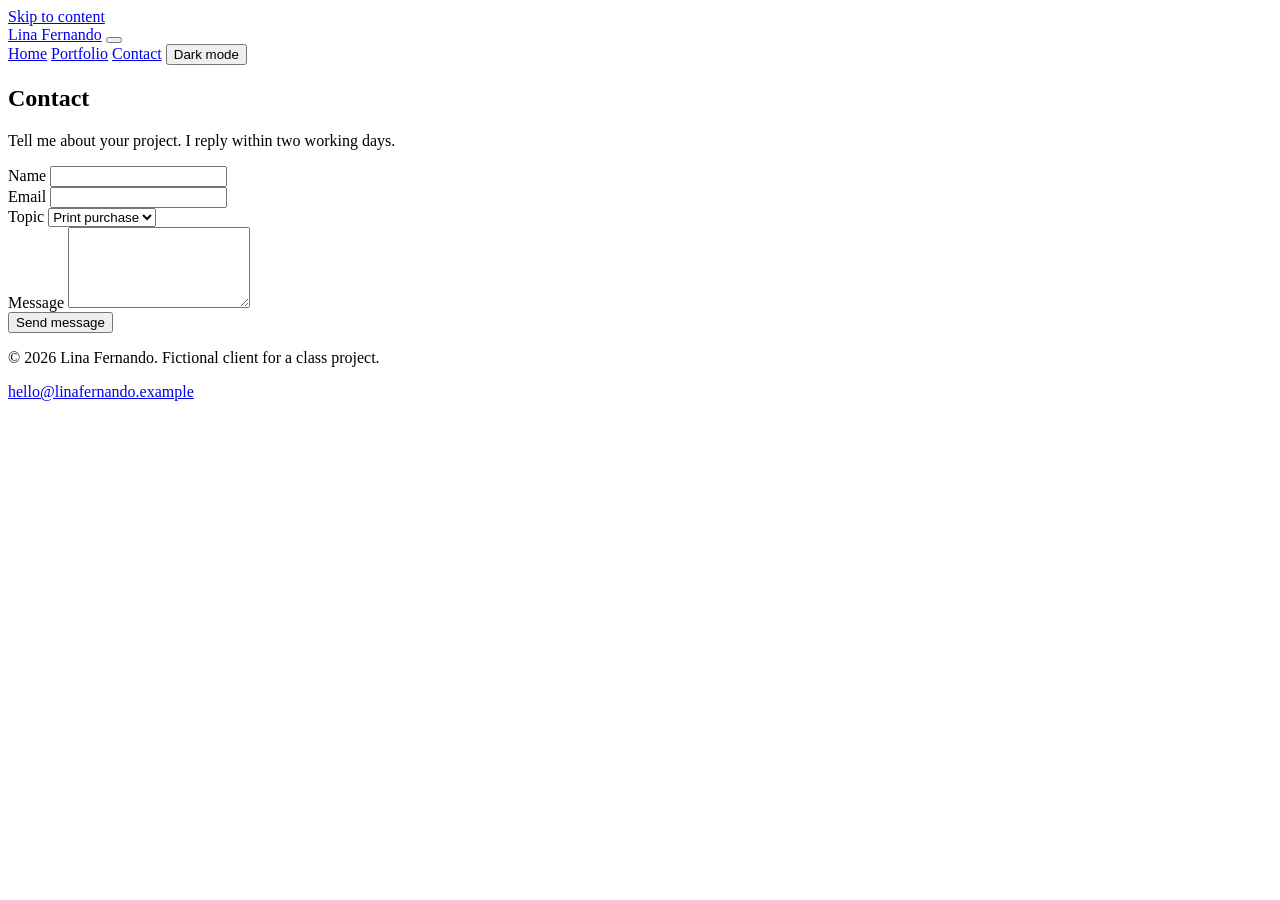
==== contact.html @ 79440ab6 "Add files via upload" ====
<!DOCTYPE html>
<html lang="en">
<head>
<meta charset="UTF-8">
<meta name="viewport" content="width=device-width, initial-scale=1">
<title>Contact | Lina Fernando Photography</title>
<meta name="description" content="Landscape and coastal photography by Lina Fernando, based in Sri Lanka.">
<link rel="preconnect" href="https://fonts.googleapis.com">
<link rel="stylesheet" href="https://fonts.googleapis.com/css2?family=Spectral:wght@400;600;800&family=Work+Sans:wght@400;500;600&display=swap">
<link rel="stylesheet" href="css/layout.css">
<link rel="stylesheet" href="css/style.css">
<script src="js/theme.js"></script>
</head>
<body>
<a class="skip" href="#main">Skip to content</a>
<header class="site-header">
  <a class="brand" href="index.html">Lina Fernando</a>
  <button class="menu-btn" id="menuBtn" aria-expanded="false" aria-controls="nav" aria-label="Toggle menu"><span></span><span></span><span></span></button>
  <nav id="nav" class="nav" aria-label="Main">
    <a href="index.html">Home</a>
    <a href="portfolio.html">Portfolio</a>
    <a href="contact.html" aria-current="page">Contact</a>
    <button id="themeBtn" class="theme-btn" aria-label="Toggle dark mode">Dark mode</button>
  </nav>
</header>
<main id="main">
  <section class="section narrow">
    <h1>Contact</h1>
    <p>Tell me about your project. I reply within two working days.</p>
    <form id="contactForm" novalidate>
      <div class="field"><label for="name">Name</label>
        <input id="name" name="name" type="text" autocomplete="name" required>
        <span class="error" id="nameError" role="alert"></span></div>
      <div class="field"><label for="email">Email</label>
        <input id="email" name="email" type="email" autocomplete="email" required>
        <span class="error" id="emailError" role="alert"></span></div>
      <div class="field"><label for="topic">Topic</label>
        <select id="topic" name="topic">
          <option>Print purchase</option><option>Commission</option><option>Workshop</option><option>Other</option>
        </select></div>
      <div class="field"><label for="message">Message</label>
        <textarea id="message" name="message" rows="5" required></textarea>
        <span class="error" id="messageError" role="alert"></span></div>
      <button class="btn" type="submit">Send message</button>
      <p id="formStatus" class="status" role="status"></p>
    </form>
  </section>
</main>
<footer class="site-footer">
  <p>&copy; 2026 Lina Fernando. Fictional client for a class project.</p>
  <p><a href="contact.html">hello@linafernando.example</a></p>
</footer>
<script src="js/nav.js"></script>
<script src="js/validation.js"></script>
</body>
</html>
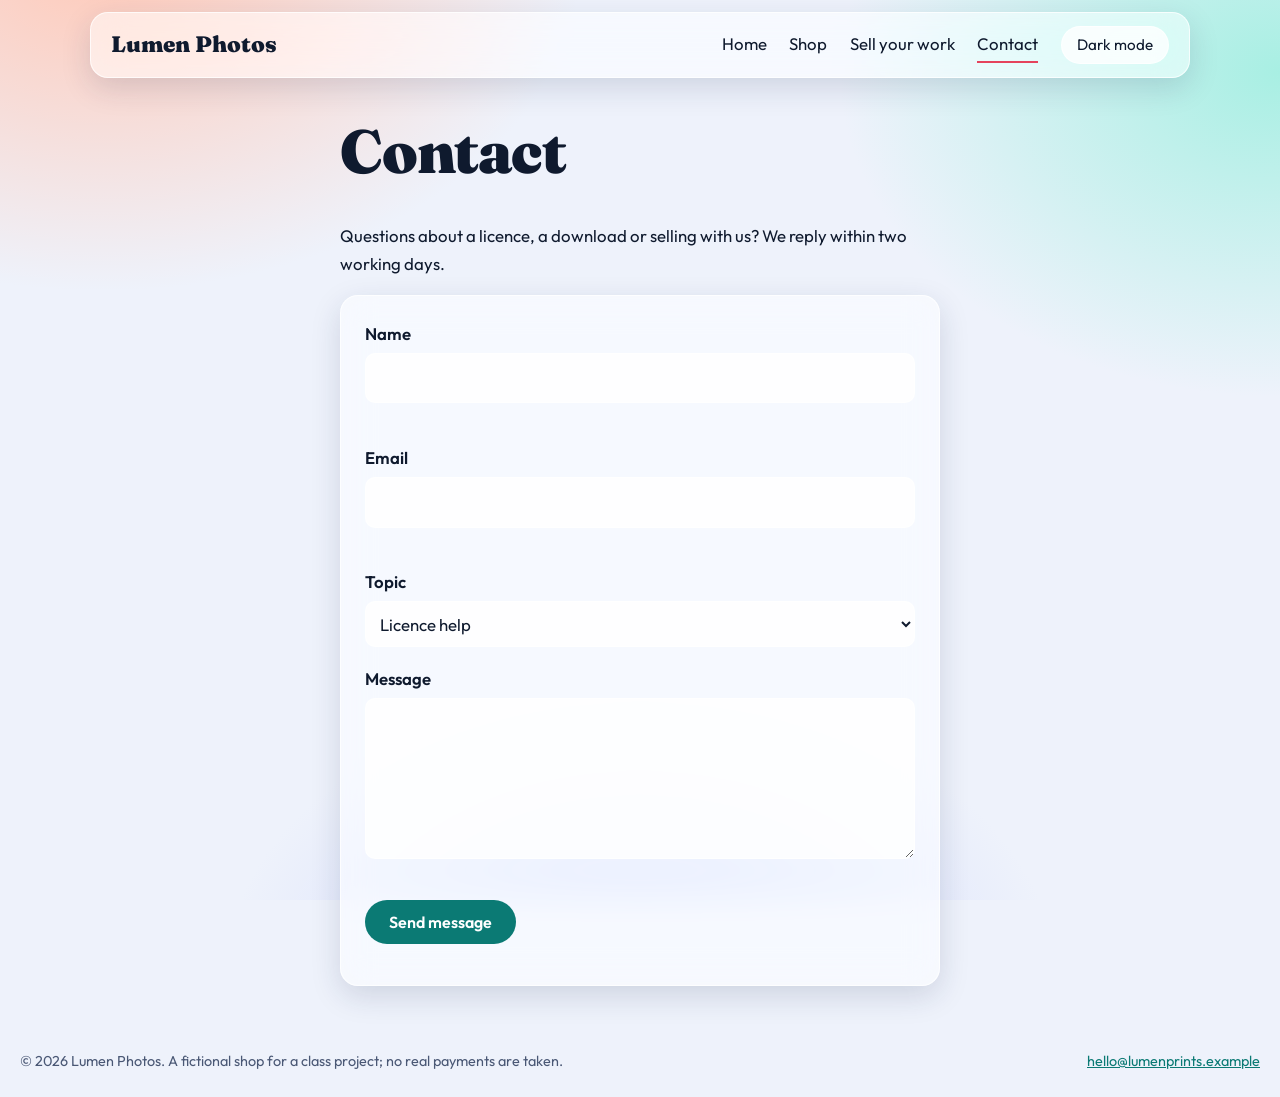
==== commit d04b5c4d: "Add files via upload" ====
--- a/contact.html
+++ b/contact.html
@@ -3,52 +3,44 @@
 <head>
 <meta charset="UTF-8">
 <meta name="viewport" content="width=device-width, initial-scale=1">
-<title>Contact | Lina Fernando Photography</title>
-<meta name="description" content="Landscape and coastal photography by Lina Fernando, based in Sri Lanka.">
+<title>Contact | Lumen Photos</title>
+<meta name="description" content="Lumen Photos: license photos from independent Sri Lankan photographers, or sell your own.">
 <link rel="preconnect" href="https://fonts.googleapis.com">
-<link rel="stylesheet" href="https://fonts.googleapis.com/css2?family=Spectral:wght@400;600;800&family=Work+Sans:wght@400;500;600&display=swap">
+<link rel="stylesheet" href="https://fonts.googleapis.com/css2?family=Fraunces:wght@500;700;900&family=Outfit:wght@400;500;600&display=swap">
 <link rel="stylesheet" href="css/layout.css">
 <link rel="stylesheet" href="css/style.css">
 <script src="js/theme.js"></script>
 </head>
 <body>
 <a class="skip" href="#main">Skip to content</a>
-<header class="site-header">
-  <a class="brand" href="index.html">Lina Fernando</a>
+<header class="site-header glass">
+  <a class="brand" href="index.html">Lumen Photos</a>
   <button class="menu-btn" id="menuBtn" aria-expanded="false" aria-controls="nav" aria-label="Toggle menu"><span></span><span></span><span></span></button>
   <nav id="nav" class="nav" aria-label="Main">
     <a href="index.html">Home</a>
-    <a href="portfolio.html">Portfolio</a>
+    <a href="portfolio.html">Shop</a>
+    <a href="sell.html">Sell your work</a>
     <a href="contact.html" aria-current="page">Contact</a>
-    <button id="themeBtn" class="theme-btn" aria-label="Toggle dark mode">Dark mode</button>
+    <button id="themeBtn" class="pill" aria-label="Toggle dark mode">Dark mode</button>
   </nav>
 </header>
 <main id="main">
   <section class="section narrow">
     <h1>Contact</h1>
-    <p>Tell me about your project. I reply within two working days.</p>
-    <form id="contactForm" novalidate>
-      <div class="field"><label for="name">Name</label>
-        <input id="name" name="name" type="text" autocomplete="name" required>
-        <span class="error" id="nameError" role="alert"></span></div>
-      <div class="field"><label for="email">Email</label>
-        <input id="email" name="email" type="email" autocomplete="email" required>
-        <span class="error" id="emailError" role="alert"></span></div>
-      <div class="field"><label for="topic">Topic</label>
-        <select id="topic" name="topic">
-          <option>Print purchase</option><option>Commission</option><option>Workshop</option><option>Other</option>
-        </select></div>
-      <div class="field"><label for="message">Message</label>
-        <textarea id="message" name="message" rows="5" required></textarea>
-        <span class="error" id="messageError" role="alert"></span></div>
+    <p>Questions about a licence, a download or selling with us? We reply within two working days.</p>
+    <form id="contactForm" class="glass form-card" novalidate>
+      <div class="field"><label for="name">Name</label><input id="name" name="name" type="text" autocomplete="name" required><span class="error" id="nameError" role="alert"></span></div>
+      <div class="field"><label for="email">Email</label><input id="email" name="email" type="email" autocomplete="email" required><span class="error" id="emailError" role="alert"></span></div>
+      <div class="field"><label for="topic">Topic</label><select id="topic" name="topic"><option>Licence help</option><option>Selling with us</option><option>Commission</option><option>Other</option></select></div>
+      <div class="field"><label for="message">Message</label><textarea id="message" name="message" rows="5" required></textarea><span class="error" id="messageError" role="alert"></span></div>
       <button class="btn" type="submit">Send message</button>
       <p id="formStatus" class="status" role="status"></p>
     </form>
   </section>
 </main>
 <footer class="site-footer">
-  <p>&copy; 2026 Lina Fernando. Fictional client for a class project.</p>
-  <p><a href="contact.html">hello@linafernando.example</a></p>
+  <p>&copy; 2026 Lumen Photos. A fictional shop for a class project; no real payments are taken.</p>
+  <p><a href="contact.html">hello@lumenprints.example</a></p>
 </footer>
 <script src="js/nav.js"></script>
 <script src="js/validation.js"></script>
--- a/css/layout.css
+++ b/css/layout.css
@@ -0,0 +1,35 @@
+/* Layout: structure and responsive behaviour (CSS Layout Designer) */
+*,*::before,*::after{box-sizing:border-box}
+body{margin:0;min-height:100vh;display:flex;flex-direction:column}
+main{flex:1}
+.site-header{display:flex;align-items:center;justify-content:space-between;padding:.8rem 1.25rem;position:sticky;top:.75rem;margin:.75rem auto 0;width:min(1100px,calc(100% - 1.5rem));z-index:8}
+.nav{display:flex;align-items:center;gap:1.4rem}
+.menu-btn{display:none}
+.hero{display:grid;grid-template-columns:1.1fr .9fr;gap:2rem;align-items:center;padding:3rem 1.25rem;max-width:1100px;margin:0 auto}
+.hero-art{aspect-ratio:4/5}
+.section{max-width:1100px;margin:0 auto;padding:2.5rem 1.25rem}
+.narrow{max-width:640px}
+.grid-3{display:grid;grid-template-columns:repeat(3,1fr);gap:1.5rem}
+.filters,.btn-row,.buy-row{display:flex;flex-wrap:wrap;gap:.6rem;align-items:center}
+.filters{margin:1rem 0 1.5rem}
+.buy-row{justify-content:space-between;margin-top:.5rem}
+.field{display:flex;flex-direction:column;gap:.35rem;margin-bottom:1.1rem}
+.site-footer{display:flex;justify-content:space-between;flex-wrap:wrap;gap:.5rem;padding:1.5rem 1.25rem}
+.modal{position:fixed;inset:0;display:flex;align-items:center;justify-content:center;padding:1rem;z-index:20}
+.modal[hidden]{display:none}
+.modal-box{position:relative;width:min(560px,100%);max-height:90vh;overflow:auto;padding:1.5rem}
+.modal-art{aspect-ratio:16/10;margin-bottom:1rem}
+.modal-close{position:absolute;top:.5rem;right:.75rem}
+
+@media (max-width:900px){ /* tablet */
+  .grid-3{grid-template-columns:repeat(2,1fr)}
+  .hero{grid-template-columns:1fr}
+  .hero-art{aspect-ratio:16/9}
+  .nav{gap:.9rem}
+}
+@media (max-width:700px){ /* mobile */
+  .grid-3{grid-template-columns:1fr}
+  .menu-btn{display:flex;flex-direction:column;gap:5px;padding:.5rem}
+  .nav{display:none;position:absolute;top:calc(100% + .5rem);left:0;right:0;flex-direction:column;align-items:flex-start;padding:1rem 1.25rem;gap:1rem}
+  .nav.open{display:flex}
+}
--- a/css/style.css
+++ b/css/style.css
@@ -0,0 +1,70 @@
+/* Style: theme, colours, glass effect, typography (CSS Styling Designer) */
+:root{
+  --ink:#0f1a2e; --muted:#4a5875; --accent:#0b7a74; --accent-ink:#ffffff; --pop:#e5435c;
+  --glass:rgba(255,255,255,.55); --glass-line:rgba(255,255,255,.75); --field:rgba(255,255,255,.8);
+  --shadow:0 10px 30px rgba(30,40,80,.15); --error:#b3261e;
+  --bg:radial-gradient(800px 560px at 8% -5%,#ffc9b8 0,transparent 60%),radial-gradient(760px 560px at 100% 8%,#a8efe3 0,transparent 58%),radial-gradient(700px 500px at 50% 110%,#cdd6ff 0,transparent 60%),#eef2fb;
+  --font-head:"Fraunces",Georgia,serif; --font-body:"Outfit",system-ui,sans-serif;
+}
+:root[data-theme="dark"]{
+  --ink:#eaf0ff; --muted:#a9b6d3; --accent:#3ee0cf; --accent-ink:#06201d; --pop:#ff7a8e;
+  --glass:rgba(255,255,255,.08); --glass-line:rgba(255,255,255,.18); --field:rgba(255,255,255,.07);
+  --shadow:0 10px 34px rgba(0,0,0,.45); --error:#ff9a90;
+  --bg:radial-gradient(800px 560px at 8% -5%,rgba(255,93,115,.35) 0,transparent 60%),radial-gradient(760px 560px at 100% 8%,rgba(25,195,177,.30) 0,transparent 58%),radial-gradient(700px 500px at 50% 110%,rgba(91,75,255,.28) 0,transparent 60%),#0a1020;
+}
+body{background:var(--bg);background-attachment:fixed;color:var(--ink);font:400 1.05rem/1.65 var(--font-body);transition:color .3s}
+h1,h2,h3,.brand{font-family:var(--font-head);line-height:1.12;margin:0 0 .6em}
+h1{font-size:clamp(2.3rem,5.2vw,3.8rem);font-weight:900;letter-spacing:-.02em}
+h2{font-size:1.9rem;font-weight:700} h3{font-size:1.25rem;font-weight:700}
+p{max-width:65ch;margin:0 0 1em;color:var(--muted)}
+h1+p,.hero p:first-of-type{color:var(--ink)}
+a{color:var(--accent)}
+:focus-visible{outline:3px solid var(--pop);outline-offset:2px}
+.skip{position:absolute;left:-999px} .skip:focus{left:1rem;top:1rem;background:var(--glass);padding:.5rem;z-index:40}
+
+/* Glass effect: translucent fill + blur + light border */
+.glass{background:var(--glass);border:1px solid var(--glass-line);border-radius:18px;box-shadow:var(--shadow);-webkit-backdrop-filter:blur(16px) saturate(150%);backdrop-filter:blur(16px) saturate(150%)}
+
+.brand{font-size:1.4rem;font-weight:900;text-decoration:none;color:var(--ink);margin:0}
+.nav a{color:var(--ink);text-decoration:none;padding:.2rem 0;border-bottom:2px solid transparent;transition:border-color .2s}
+.nav a:hover,.nav a[aria-current="page"]{border-color:var(--pop)}
+.pill,.filter,.modal-close{background:var(--field);border:1px solid var(--glass-line);color:var(--ink);font:inherit;font-size:.95rem;cursor:pointer;border-radius:999px;padding:.35rem .95rem;transition:background .2s,border-color .2s}
+.pill:hover,.filter:hover{border-color:var(--accent)}
+.menu-btn{background:none;border:none;cursor:pointer} .menu-btn span{display:block;width:24px;height:2px;background:var(--ink)}
+.btn{display:inline-block;background:var(--accent);color:var(--accent-ink);border:0;border-radius:999px;padding:.75rem 1.5rem;font:600 1rem var(--font-body);text-decoration:none;cursor:pointer;transition:transform .2s,box-shadow .2s}
+.btn:hover{transform:translateY(-2px);box-shadow:0 8px 18px rgba(0,0,0,.25)}
+.btn.small{padding:.45rem 1.1rem;font-size:.95rem}
+.btn.ghost{background:var(--glass);color:var(--ink);border:1px solid var(--glass-line);-webkit-backdrop-filter:blur(10px);backdrop-filter:blur(10px)}
+.hero h1{animation:rise .9s ease-out both}
+.hero p,.hero .btn-row{animation:rise .9s .2s ease-out both}
+.hero-art{background:linear-gradient(180deg,#1b3b5a 0%,#5c7c8a 40%,#ff9a76 75%,#ffd27a 100%);padding:0}
+@keyframes rise{from{opacity:0;transform:translateY(18px)}to{opacity:1;transform:none}}
+.card{padding:1.4rem}
+.cta{text-align:center} .cta p{margin-inline:auto}
+.card.work{padding:0;overflow:hidden;transition:transform .25s}
+.card.work:hover{transform:translateY(-4px)}
+.work-art{display:block;width:100%;border:0;aspect-ratio:4/3;cursor:pointer;padding:0}
+.work-info{padding:1rem 1.1rem 1.2rem}
+.work-info h3{margin-bottom:.15em}
+.meta{color:var(--accent);font-size:.92rem;margin:0}
+.price{font:700 1.25rem var(--font-head)}
+.filter[aria-pressed="true"]{background:var(--accent);color:var(--accent-ink);border-color:var(--accent)}
+.form-card{padding:1.5rem}
+label{font-weight:600}
+input,select,textarea{font:inherit;color:var(--ink);background:var(--field);border:1px solid var(--glass-line);border-radius:10px;padding:.65rem}
+input.invalid,textarea.invalid{border-color:var(--error)}
+.error{color:var(--error);font-size:.9rem;min-height:1.2em}
+.status{margin-top:1rem;font-weight:600;color:var(--accent)}
+.modal{background:rgba(8,14,30,.55);-webkit-backdrop-filter:blur(6px);backdrop-filter:blur(6px)}
+.modal-box{animation:rise .3s ease-out}
+.modal-art,.work-art{border-radius:0;background-size:cover}
+.modal-art{border-radius:12px}
+.site-footer{font-size:.9rem;color:var(--muted)} .site-footer p{margin:0}
+@media (max-width:700px){.nav{background:var(--glass);border:1px solid var(--glass-line);border-radius:18px;-webkit-backdrop-filter:blur(16px);backdrop-filter:blur(16px)}}
+@media (prefers-reduced-motion:reduce){*{animation:none!important;transition:none!important}}
+fieldset.tiers{border:0;padding:0;margin:0 0 1rem}
+.tiers legend{font-weight:600;margin-bottom:.5rem}
+.tier{display:flex;gap:.7rem;align-items:flex-start;padding:.7rem .9rem;margin-bottom:.5rem;border:1px solid var(--glass-line);border-radius:12px;background:var(--field);cursor:pointer;font-weight:400}
+.tier:has(input:checked){border-color:var(--accent)}
+.tier small{color:var(--muted)} .tier em{font-style:normal;color:var(--accent);font-weight:600}
+#licDone .btn-row{margin-top:1rem}
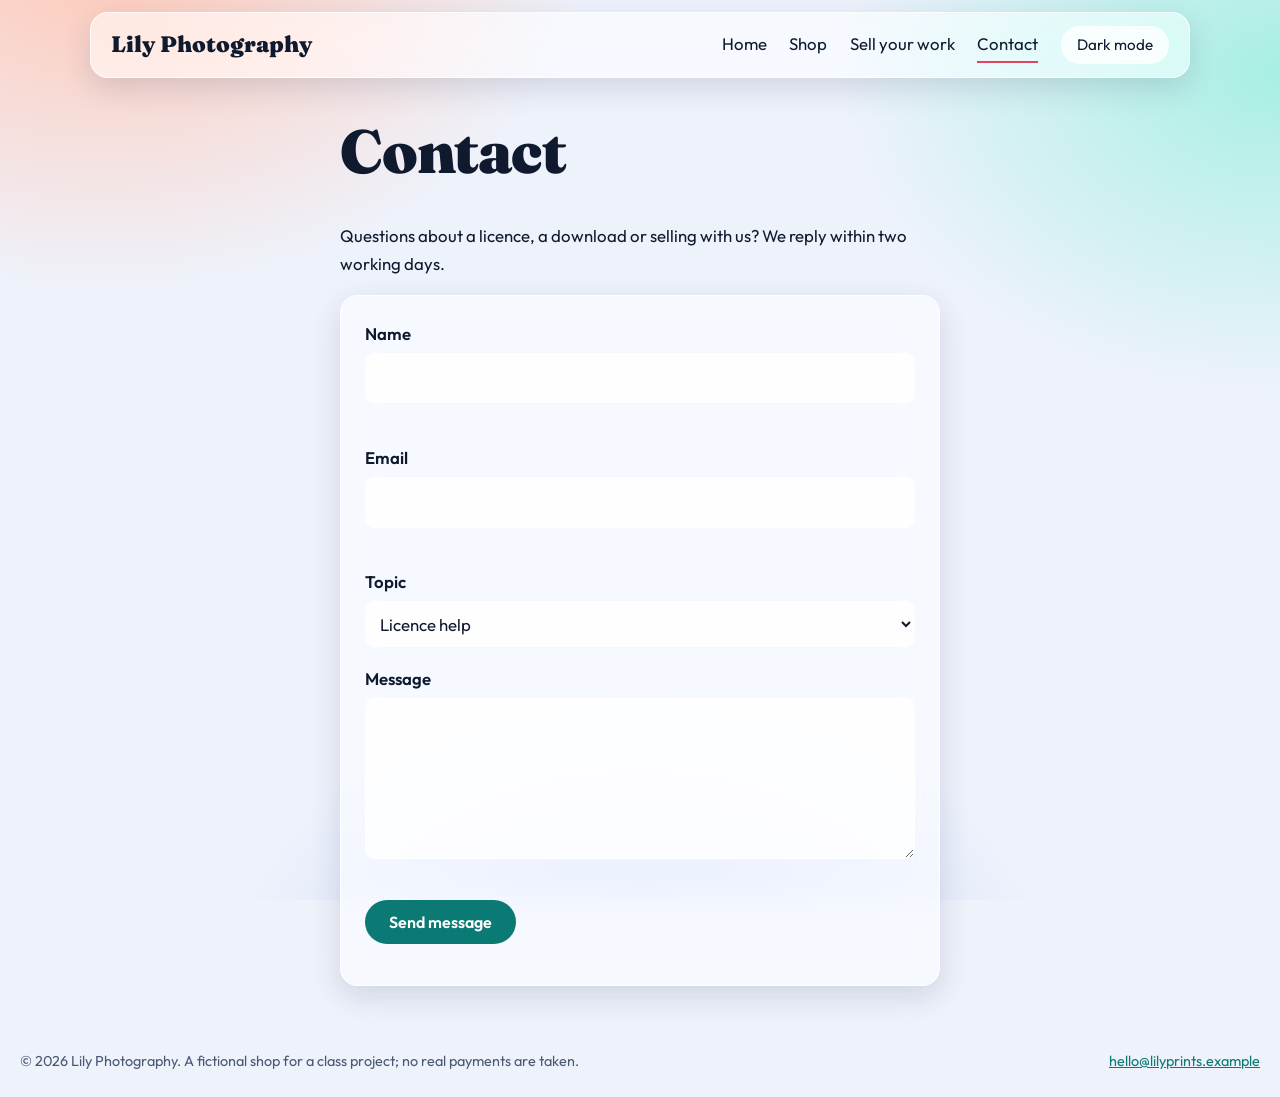
==== commit a83b7194: "Update contact.html" ====
--- a/contact.html
+++ b/contact.html
@@ -3,8 +3,8 @@
 <head>
 <meta charset="UTF-8">
 <meta name="viewport" content="width=device-width, initial-scale=1">
-<title>Contact | Lumen Photos</title>
-<meta name="description" content="Lumen Photos: license photos from independent Sri Lankan photographers, or sell your own.">
+<title>Contact | Lily Photography</title>
+<meta name="description" content="Lily Photography: license photos from independent Sri Lankan photographers, or sell your own.">
 <link rel="preconnect" href="https://fonts.googleapis.com">
 <link rel="stylesheet" href="https://fonts.googleapis.com/css2?family=Fraunces:wght@500;700;900&family=Outfit:wght@400;500;600&display=swap">
 <link rel="stylesheet" href="css/layout.css">
@@ -14,7 +14,7 @@
 <body>
 <a class="skip" href="#main">Skip to content</a>
 <header class="site-header glass">
-  <a class="brand" href="index.html">Lumen Photos</a>
+  <a class="brand" href="index.html">Lily Photography</a>
   <button class="menu-btn" id="menuBtn" aria-expanded="false" aria-controls="nav" aria-label="Toggle menu"><span></span><span></span><span></span></button>
   <nav id="nav" class="nav" aria-label="Main">
     <a href="index.html">Home</a>
@@ -39,8 +39,8 @@
   </section>
 </main>
 <footer class="site-footer">
-  <p>&copy; 2026 Lumen Photos. A fictional shop for a class project; no real payments are taken.</p>
-  <p><a href="contact.html">hello@lumenprints.example</a></p>
+  <p>&copy; 2026 Lily Photography. A fictional shop for a class project; no real payments are taken.</p>
+  <p><a href="contact.html">hello@lilyprints.example</a></p>
 </footer>
 <script src="js/nav.js"></script>
 <script src="js/validation.js"></script>
